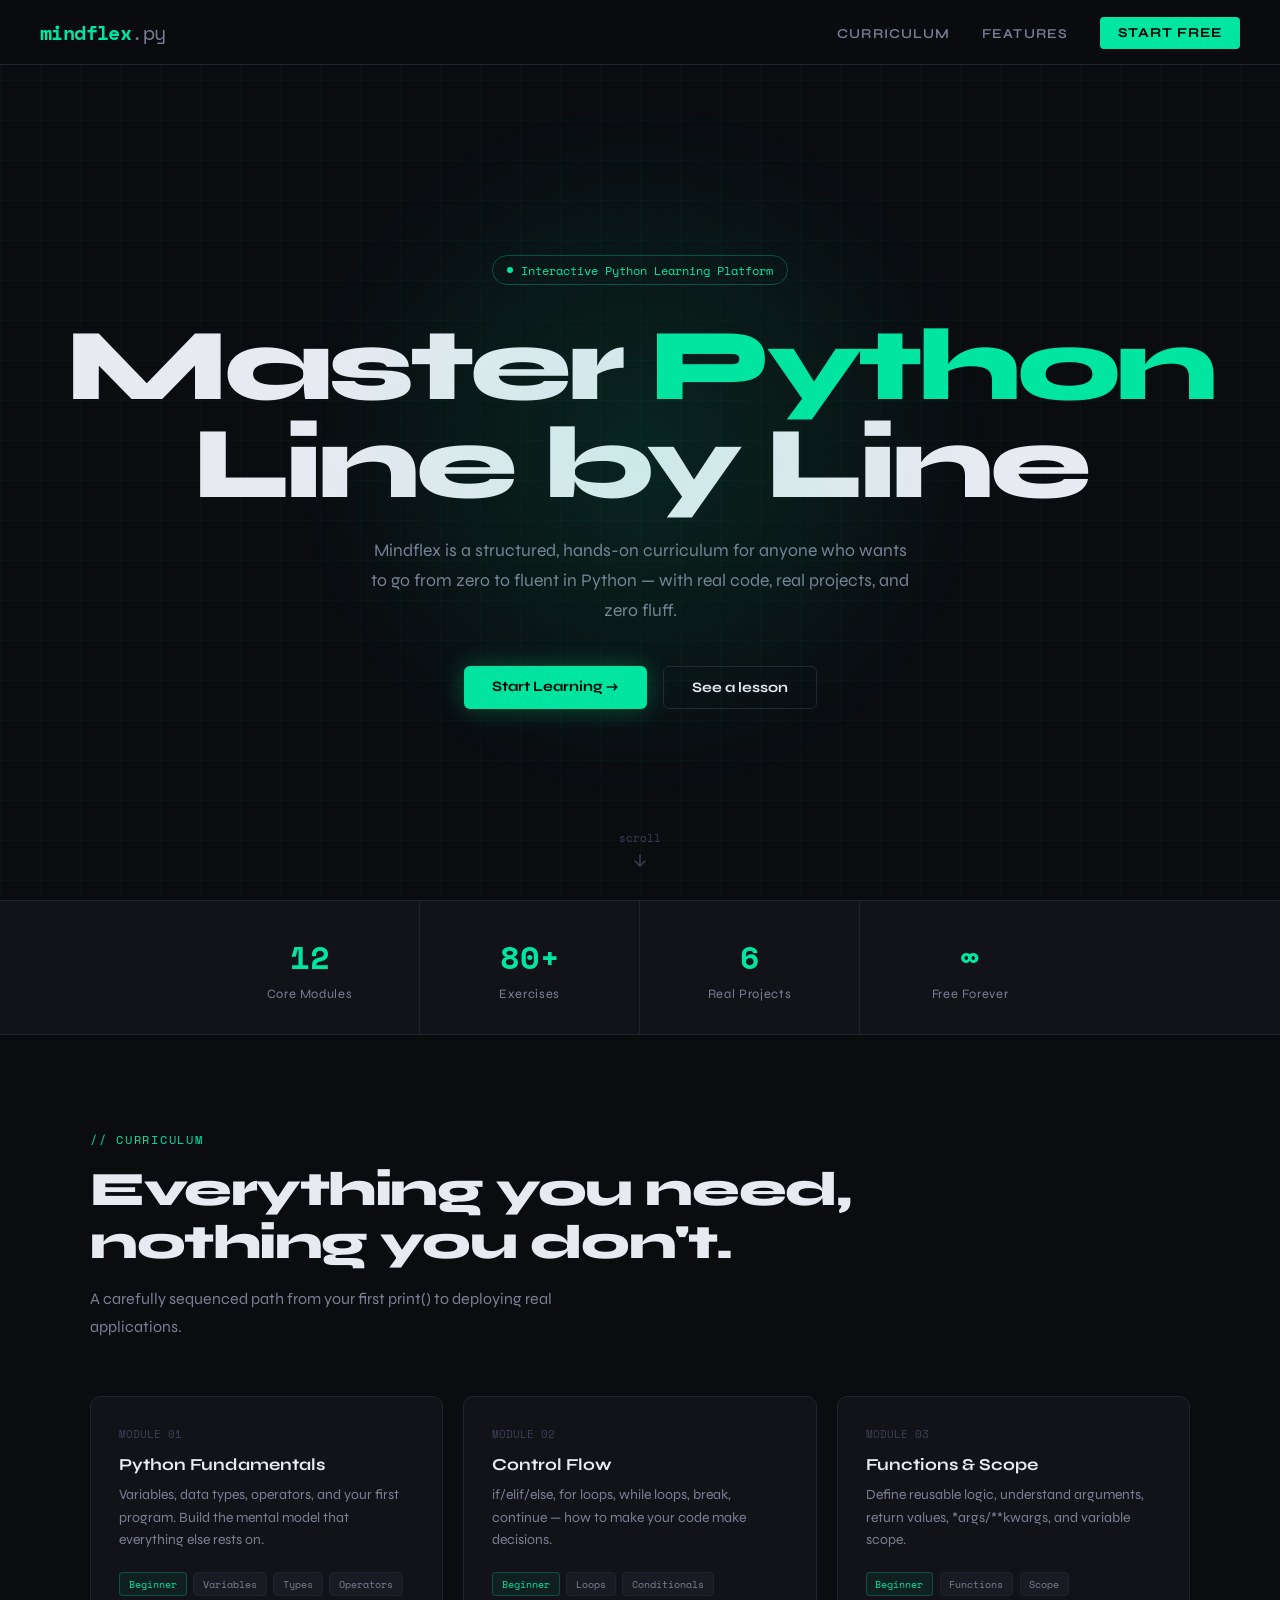
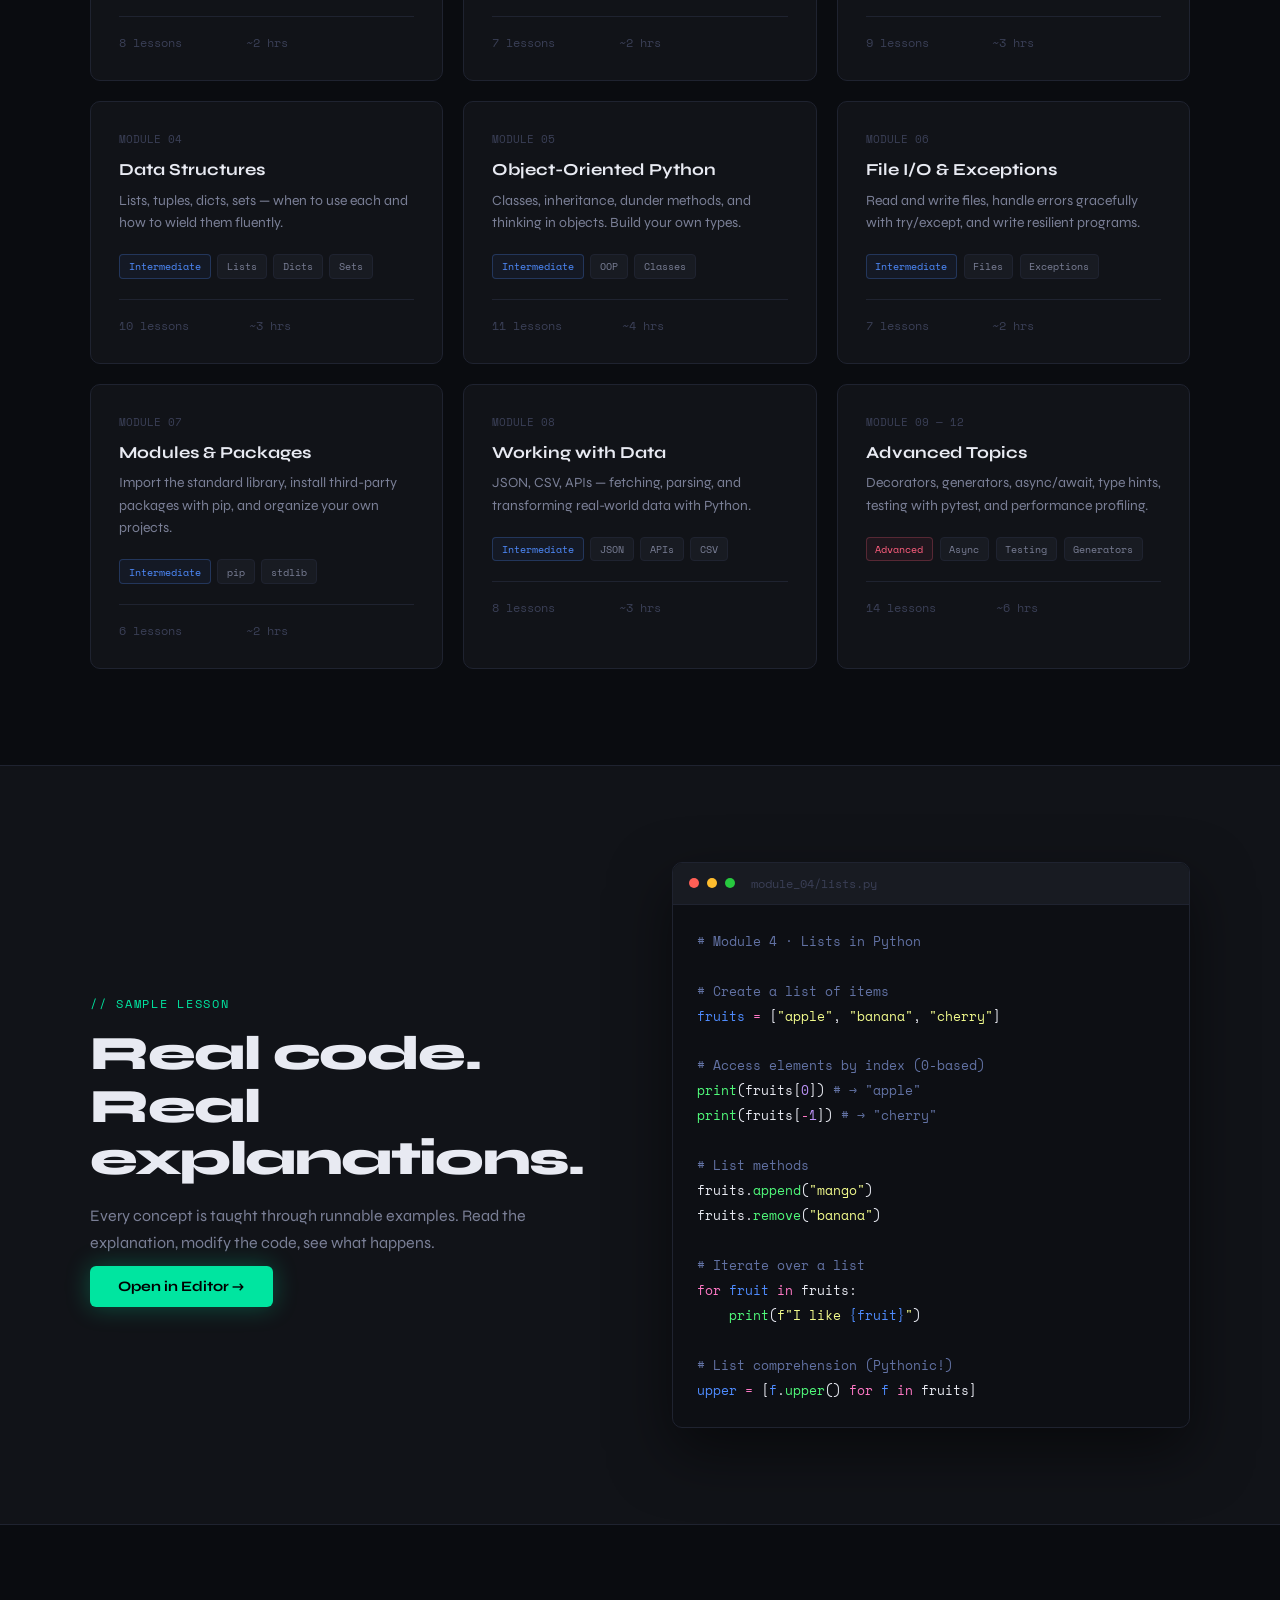
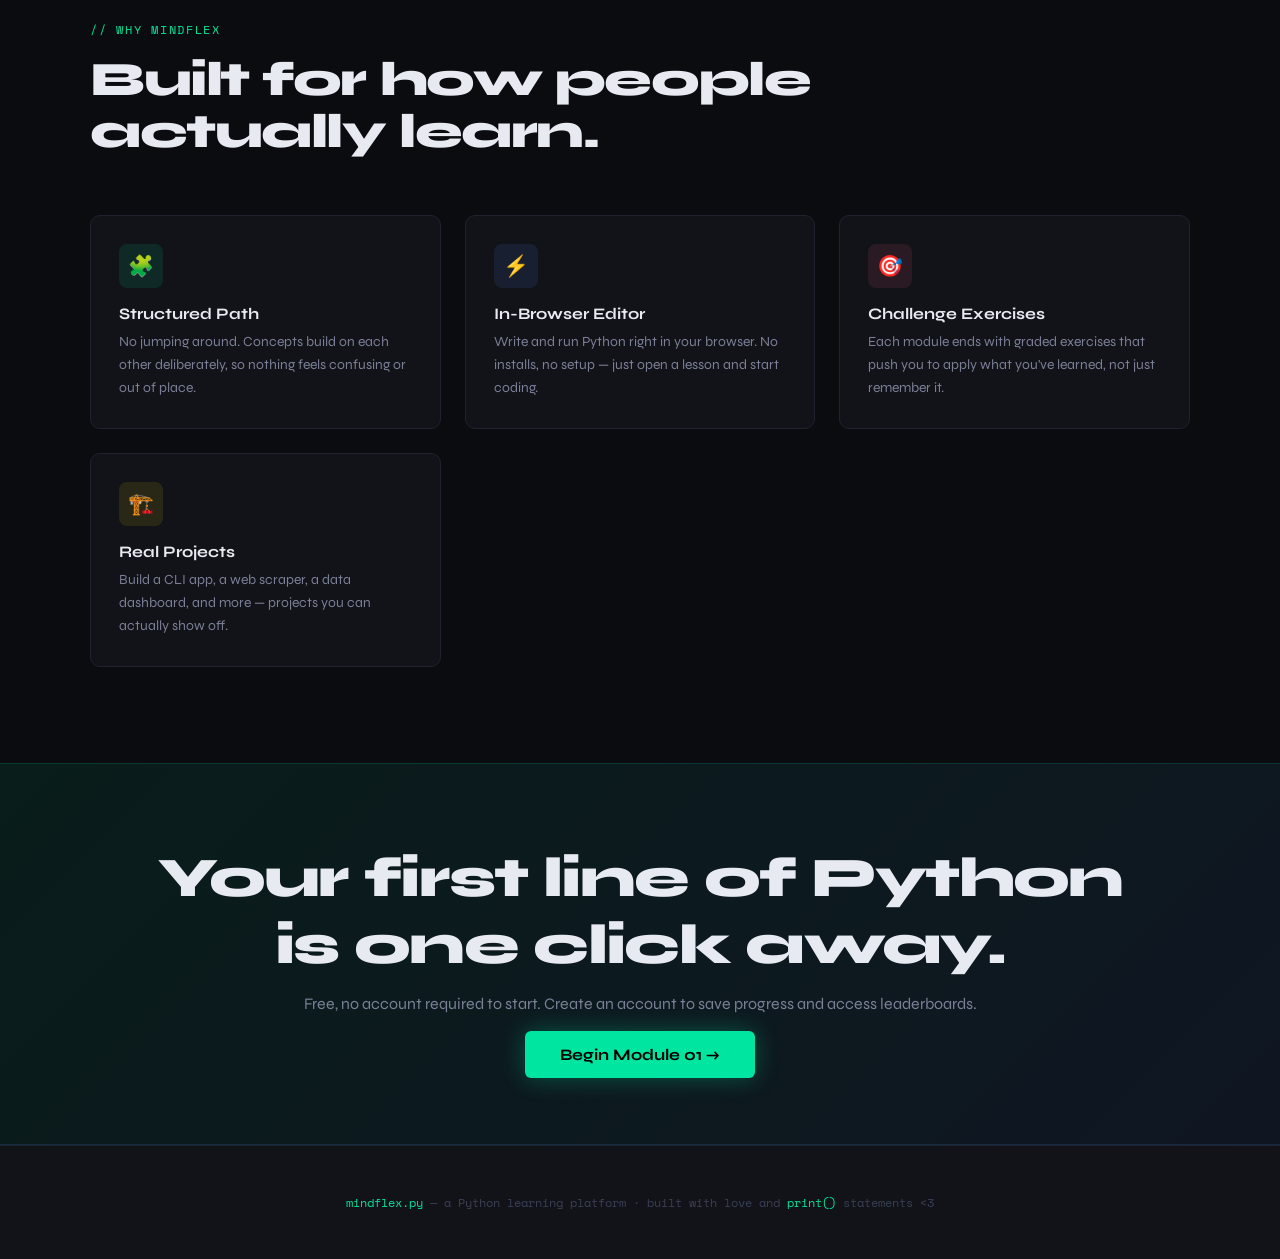
==== docs/index.html @ a2998994 "Add files via upload" ====
<!DOCTYPE html>
<html lang="en">
<head>
  <meta charset="UTF-8" />
  <meta name="viewport" content="width=device-width, initial-scale=1.0" />
  <title>Mindflex — Learn Python</title>
  <link rel="preconnect" href="https://fonts.googleapis.com" />
  <link href="https://fonts.googleapis.com/css2?family=Space+Mono:ital,wght@0,400;0,700;1,400&family=Syne:wght@400;600;700;800&display=swap" rel="stylesheet" />
  <link href="style.css" rel="stylesheet" />
</head>
<body>
 
  <!-- NAV -->
  <nav>
    <a href="#" class="nav-logo">mindflex<span>.py</span></a>
    <ul class="nav-links">
      <li><a href="#curriculum">Curriculum</a></li>
      <li><a href="#features">Features</a></li>
      <li><a href="#start" class="nav-cta">Start Free</a></li>
    </ul>
  </nav>
 
  <!-- HERO -->
  <section class="hero">
    <div class="hero-badge">Interactive Python Learning Platform</div>
    <h1>Master <em>Python</em><br>Line by Line</h1>
    <p class="hero-sub">
      Mindflex is a structured, hands-on curriculum for anyone who wants to go from zero to fluent in Python — with real code, real projects, and zero fluff.
    </p>
    <div class="hero-actions">
      <a href="#curriculum" class="btn btn-primary">Start Learning →</a>
      <a href="#preview" class="btn btn-ghost">See a lesson</a>
    </div>
    <div class="scroll-hint">
      scroll
      <svg width="16" height="16" viewBox="0 0 16 16" fill="none">
        <path d="M8 3v10M3 9l5 5 5-5" stroke="currentColor" stroke-width="1.5" stroke-linecap="round" stroke-linejoin="round"/>
      </svg>
    </div>
  </section>
 
  <!-- STATS -->
  <div class="stats">
    <div class="stat-item">
      <div class="stat-num">12</div>
      <div class="stat-label">Core Modules</div>
    </div>
    <div class="stat-item">
      <div class="stat-num">80+</div>
      <div class="stat-label">Exercises</div>
    </div>
    <div class="stat-item">
      <div class="stat-num">6</div>
      <div class="stat-label">Real Projects</div>
    </div>
    <div class="stat-item">
      <div class="stat-num">∞</div>
      <div class="stat-label">Free Forever</div>
    </div>
  </div>
 
  <!-- CURRICULUM -->

  <section class="curriculum" id="curriculum">

    <div class="container">

      <div class="curriculum-header reveal">

        <div class="section-tag">// Curriculum</div>

        <h2 class="section-title">Everything you need,<br>nothing you don't.</h2>

        <p class="section-sub">A carefully sequenced path from your first print() to deploying real applications.</p>

      </div>

 

      <div class="modules-grid">

 

        <div class="module-card reveal">

          <div class="module-num">MODULE 01</div>

          <div class="module-title">Python Fundamentals</div>

          <div class="module-desc">Variables, data types, operators, and your first program. Build the mental model that everything else rests on.</div>

          <div class="module-tags">

            <span class="tag accent">Beginner</span>

            <span class="tag">Variables</span>

            <span class="tag">Types</span>

            <span class="tag">Operators</span>

          </div>

          <div class="module-footer">

            <span>8 lessons</span>

            <span>~2 hrs</span>
            <span class="preview-link">Preview →</span>

          </div>

        </div>

 

        <div class="module-card reveal">

          <div class="module-num">MODULE 02</div>

          <div class="module-title">Control Flow</div>

          <div class="module-desc">if/elif/else, for loops, while loops, break, continue — how to make your code make decisions.</div>

          <div class="module-tags">

            <span class="tag accent">Beginner</span>

            <span class="tag">Loops</span>

            <span class="tag">Conditionals</span>

          </div>

          <div class="module-footer">

            <span>7 lessons</span>

            <span>~2 hrs</span>
            <span class="preview-link">Preview →</span>

          </div>

        </div>

 

        <div class="module-card reveal">

          <div class="module-num">MODULE 03</div>

          <div class="module-title">Functions & Scope</div>

          <div class="module-desc">Define reusable logic, understand arguments, return values, *args/**kwargs, and variable scope.</div>

          <div class="module-tags">

            <span class="tag accent">Beginner</span>

            <span class="tag">Functions</span>

            <span class="tag">Scope</span>

          </div>

          <div class="module-footer">

            <span>9 lessons</span>

            <span>~3 hrs</span>
            <span class="preview-link">Preview →</span>

          </div>

        </div>

 

        <div class="module-card reveal">

          <div class="module-num">MODULE 04</div>

          <div class="module-title">Data Structures</div>

          <div class="module-desc">Lists, tuples, dicts, sets — when to use each and how to wield them fluently.</div>

          <div class="module-tags">

            <span class="tag blue">Intermediate</span>

            <span class="tag">Lists</span>

            <span class="tag">Dicts</span>

            <span class="tag">Sets</span>

          </div>

          <div class="module-footer">

            <span>10 lessons</span>

            <span>~3 hrs</span>
            <span class="preview-link">Preview →</span>

          </div>

        </div>

 

        <div class="module-card reveal">

          <div class="module-num">MODULE 05</div>

          <div class="module-title">Object-Oriented Python</div>

          <div class="module-desc">Classes, inheritance, dunder methods, and thinking in objects. Build your own types.</div>

          <div class="module-tags">

            <span class="tag blue">Intermediate</span>

            <span class="tag">OOP</span>

            <span class="tag">Classes</span>

          </div>

          <div class="module-footer">

            <span>11 lessons</span>

            <span>~4 hrs</span>
            <span class="preview-link">Preview →</span>

          </div>

        </div>

 

        <div class="module-card reveal">

          <div class="module-num">MODULE 06</div>

          <div class="module-title">File I/O & Exceptions</div>

          <div class="module-desc">Read and write files, handle errors gracefully with try/except, and write resilient programs.</div>

          <div class="module-tags">

            <span class="tag blue">Intermediate</span>

            <span class="tag">Files</span>

            <span class="tag">Exceptions</span>

          </div>

          <div class="module-footer">

            <span>7 lessons</span>

            <span>~2 hrs</span>
            <span class="preview-link">Preview →</span>

          </div>

        </div>

 

        <div class="module-card reveal">

          <div class="module-num">MODULE 07</div>

          <div class="module-title">Modules & Packages</div>

          <div class="module-desc">Import the standard library, install third-party packages with pip, and organize your own projects.</div>

          <div class="module-tags">

            <span class="tag blue">Intermediate</span>

            <span class="tag">pip</span>

            <span class="tag">stdlib</span>

          </div>

          <div class="module-footer">

            <span>6 lessons</span>

            <span>~2 hrs</span>
            <span class="preview-link">Preview →</span>

          </div>

        </div>

 

        <div class="module-card reveal">

          <div class="module-num">MODULE 08</div>

          <div class="module-title">Working with Data</div>

          <div class="module-desc">JSON, CSV, APIs — fetching, parsing, and transforming real-world data with Python.</div>

          <div class="module-tags">

            <span class="tag blue">Intermediate</span>

            <span class="tag">JSON</span>

            <span class="tag">APIs</span>

            <span class="tag">CSV</span>

          </div>

          <div class="module-footer">

            <span>8 lessons</span>

            <span>~3 hrs</span>
            <span class="preview-link">Preview →</span>

          </div>

        </div>

 

        <div class="module-card reveal">

          <div class="module-num">MODULE 09 — 12</div>

          <div class="module-title">Advanced Topics</div>

          <div class="module-desc">Decorators, generators, async/await, type hints, testing with pytest, and performance profiling.</div>

          <div class="module-tags">

            <span class="tag" style="color:var(--accent3);border-color:rgba(255,94,126,.25);background:rgba(255,94,126,.06)">Advanced</span>

            <span class="tag">Async</span>

            <span class="tag">Testing</span>

            <span class="tag">Generators</span>

          </div>

          <div class="module-footer">

            <span>14 lessons</span>

            <span>~6 hrs</span>
            <span class="preview-link">Preview →</span>

          </div>

        </div>

 

      </div>

    </div>

  </section>

 

  <!-- CODE PREVIEW -->

  <section class="preview-section" id="preview">

    <div class="container">

      <div class="preview-inner">

        <div class="reveal">

          <div class="section-tag">// Sample Lesson</div>

          <h2 class="section-title">Real code.<br>Real explanations.</h2>

          <p class="section-sub">Every concept is taught through runnable examples. Read the explanation, modify the code, see what happens.</p>

          <br>

          <a href="#start" class="btn btn-primary" style="margin-top:.5rem">Open in Editor →</a>

        </div>

        <div class="code-window reveal">

          <div class="code-titlebar">

            <div class="dot dot-r"></div>

            <div class="dot dot-y"></div>

            <div class="dot dot-g"></div>

            <span class="code-filename">module_04/lists.py</span>

          </div>

          <div class="code-body">

<span class="cm"># Module 4 · Lists in Python</span><br>

<br>

<span class="cm"># Create a list of items</span><br>

<span class="nm">fruits</span> <span class="op">=</span> [<span class="st">"apple"</span>, <span class="st">"banana"</span>, <span class="st">"cherry"</span>]<br>

<br>

<span class="cm"># Access elements by index (0-based)</span><br>

<span class="fn">print</span>(fruits[<span class="num">0</span>])  <span class="cm"># → "apple"</span><br>

<span class="fn">print</span>(fruits[<span class="op">-</span><span class="num">1</span>]) <span class="cm"># → "cherry"</span><br>

<br>

<span class="cm"># List methods</span><br>

fruits.<span class="fn">append</span>(<span class="st">"mango"</span>)<br>

fruits.<span class="fn">remove</span>(<span class="st">"banana"</span>)<br>

<br>

<span class="cm"># Iterate over a list</span><br>

<span class="kw">for</span> <span class="nm">fruit</span> <span class="kw">in</span> fruits:<br>

&nbsp;&nbsp;&nbsp;&nbsp;<span class="fn">print</span>(<span class="st">f"I like </span><span class="nm">{fruit}</span><span class="st">"</span>)<br>

<br>

<span class="cm"># List comprehension (Pythonic!)</span><br>

<span class="nm">upper</span> <span class="op">=</span> [<span class="nm">f</span>.<span class="fn">upper</span>() <span class="kw">for</span> <span class="nm">f</span> <span class="kw">in</span> fruits]<br>

          </div>

        </div>

      </div>

    </div>

  </section>


 
  <!-- FEATURES -->
  <section class="features" id="features">
    <div class="container">
      <div class="reveal">
        <div class="section-tag">// Why Mindflex</div>
        <h2 class="section-title">Built for how people<br>actually learn.</h2>
      </div>
      <div class="features-grid">
        <div class="feature-card reveal">
          <div class="feature-icon green">🧩</div>
          <div class="feature-title">Structured Path</div>
          <div class="feature-desc">No jumping around. Concepts build on each other deliberately, so nothing feels confusing or out of place.</div>
        </div>
        <div class="feature-card reveal">
          <div class="feature-icon blue">⚡</div>
          <div class="feature-title">In-Browser Editor</div>
          <div class="feature-desc">Write and run Python right in your browser. No installs, no setup — just open a lesson and start coding.</div>
        </div>
        <div class="feature-card reveal">
          <div class="feature-icon pink">🎯</div>
          <div class="feature-title">Challenge Exercises</div>
          <div class="feature-desc">Each module ends with graded exercises that push you to apply what you've learned, not just remember it.</div>
        </div>
        <div class="feature-card reveal">
          <div class="feature-icon yellow">🏗️</div>
          <div class="feature-title">Real Projects</div>
          <div class="feature-desc">Build a CLI app, a web scraper, a data dashboard, and more — projects you can actually show off.</div>
        </div>
      </div>
    </div>
  </section>
 
  <!-- CTA -->
  <section class="cta-banner" id="start">
    <div class="container">
      <h2 class="reveal">Your first line of Python<br>is one click away.</h2>
      <p class="reveal">Free, no account required to start. Create an account to save progress and access leaderboards.</p>
      <div class="reveal">
        <a href="#curriculum" class="btn btn-primary" style="font-size:1rem;padding:.9rem 2.2rem;">Begin Module 01 →</a>
      </div>
    </div>
  </section>
 
  <!-- FOOTER -->
  <footer>
    <span>mindflex.py</span> — a Python learning platform · built with love and <span>print()</span> statements <3
  </footer>
  
  <script src="script.js"></script>

</body>
</html>
---- docs/style.css ----
:root {

    --bg: #0a0c10;

    --surface: #111318;

    --surface2: #181b22;

    --border: #1f2330;

    --accent: #00e5a0;

    --accent2: #4f8cff;

    --accent3: #ff5e7e;

    --text: #e8eaf2;

    --text-dim: #7a7f96;

    --text-dimmer: #3a3f56;

    --mono: 'Space Mono', monospace;

    --sans: 'Syne', sans-serif;

}



*, *::before, *::after { box-sizing: border-box; margin: 0; padding: 0; }



html { scroll-behavior: smooth; }



body {

    background: var(--bg);

    color: var(--text);

    font-family: var(--sans);

    min-height: 100vh;

    overflow-x: hidden;

}



/* ── Grid noise overlay ── */

body::before {

    content: '';

    position: fixed;

    inset: 0;

    background-image:

    linear-gradient(rgba(0,229,160,.03) 1px, transparent 1px),

    linear-gradient(90deg, rgba(0,229,160,.03) 1px, transparent 1px);

    background-size: 40px 40px;

    pointer-events: none;

    z-index: 0;

}



/* ── NAV ── */

nav {

    position: fixed;

    top: 0; left: 0; right: 0;

    z-index: 100;

    display: flex;

    align-items: center;

    justify-content: space-between;

    padding: 1.1rem 2.5rem;

    background: rgba(10,12,16,.85);

    backdrop-filter: blur(14px);

    border-bottom: 1px solid var(--border);

}



.nav-logo {

    font-family: var(--mono);

    font-size: 1.25rem;

    font-weight: 700;

    color: var(--accent);

    letter-spacing: -0.03em;

    text-decoration: none;

}

.nav-logo span { color: var(--text-dim); font-weight: 400; }



.nav-links {

    display: flex;

    gap: 2rem;

    list-style: none;

}

.nav-links a {

    font-size: .85rem;

    font-weight: 600;

    letter-spacing: .08em;

    text-transform: uppercase;

    color: var(--text-dim);

    text-decoration: none;

    transition: color .2s;

}

.nav-links a:hover { color: var(--accent); }



.nav-cta {

    background: var(--accent);

    color: #000 !important;

    padding: .45rem 1.1rem;

    border-radius: 4px;

    font-weight: 700 !important;

}

.nav-cta:hover { background: #00ffb0; color: #000 !important; }



/* ── HERO ── */

.hero {

    position: relative;

    z-index: 1;

    min-height: 100vh;

    display: flex;

    flex-direction: column;

    align-items: center;

    justify-content: center;

    text-align: center;

    padding: 8rem 2rem 4rem;

    overflow: hidden;

}



/* Glowing orbs */

.hero::after {

    content: '';

    position: absolute;

    width: 700px; height: 700px;

    border-radius: 50%;

    background: radial-gradient(circle, rgba(0,229,160,.12) 0%, transparent 70%);

    top: 50%; left: 50%;

    transform: translate(-50%, -50%);

    pointer-events: none;

}



.hero-badge {

    display: inline-flex;

    align-items: center;

    gap: .5rem;

    font-family: var(--mono);

    font-size: .75rem;

    color: var(--accent);

    border: 1px solid rgba(0,229,160,.3);

    padding: .35rem .9rem;

    border-radius: 99px;

    margin-bottom: 2rem;

    animation: fadeUp .6s ease both;

}

.hero-badge::before {

    content: '';

    width: 6px; height: 6px;

    background: var(--accent);

    border-radius: 50%;

    animation: pulse 2s infinite;

}



@keyframes pulse {

    0%, 100% { opacity: 1; transform: scale(1); }

    50% { opacity: .4; transform: scale(1.4); }

}



.hero h1 {

    font-size: clamp(3rem, 8vw, 6.5rem);

    font-weight: 800;

    line-height: .95;

    letter-spacing: -.04em;

    margin-bottom: 1.5rem;

    animation: fadeUp .7s .1s ease both;

}

.hero h1 em {

    font-style: normal;

    color: var(--accent);

    position: relative;

}



.hero-sub {

    max-width: 540px;

    font-size: 1.1rem;

    color: var(--text-dim);

    line-height: 1.7;

    margin-bottom: 2.5rem;

    animation: fadeUp .7s .2s ease both;

}



.hero-actions {

    display: flex;

    gap: 1rem;

    flex-wrap: wrap;

    justify-content: center;

    animation: fadeUp .7s .3s ease both;

}



.btn {

    font-family: var(--sans);

    font-weight: 700;

    font-size: .9rem;

    padding: .75rem 1.75rem;

    border-radius: 6px;

    cursor: pointer;

    border: none;

    text-decoration: none;

    transition: transform .15s, box-shadow .15s;

}

.btn:hover { transform: translateY(-2px); }

.btn-primary {

    background: var(--accent);

    color: #000;

    box-shadow: 0 0 24px rgba(0,229,160,.3);

}

.btn-primary:hover { box-shadow: 0 0 36px rgba(0,229,160,.5); }

.btn-ghost {

    background: transparent;

    color: var(--text);

    border: 1px solid var(--border);

}

.btn-ghost:hover { border-color: var(--text-dim); }



/* Scroll indicator */

.scroll-hint {

    position: absolute;

    bottom: 2rem;

    left: 50%;

    transform: translateX(-50%);

    display: flex;

    flex-direction: column;

    align-items: center;

    gap: .4rem;

    color: var(--text-dimmer);

    font-family: var(--mono);

    font-size: .7rem;

    animation: fadeIn 1s 1s both;

}

.scroll-hint svg { animation: bounce 1.8s infinite; }



/* ── STATS STRIP ── */

.stats {

    position: relative; z-index: 1;

    display: flex;

    justify-content: center;

    gap: 0;

    border-top: 1px solid var(--border);

    border-bottom: 1px solid var(--border);

    background: var(--surface);

}

.stat-item {

    flex: 1;

    max-width: 220px;

    padding: 2rem 1.5rem;

    text-align: center;

    border-right: 1px solid var(--border);

}

.stat-item:last-child { border-right: none; }

.stat-num {

    font-family: var(--mono);

    font-size: 2rem;

    font-weight: 700;

    color: var(--accent);

}

.stat-label {

    font-size: .8rem;

    color: var(--text-dim);

    margin-top: .3rem;

    letter-spacing: .05em;

}



/* ── SECTION COMMON ── */

section { position: relative; z-index: 1; padding: 6rem 2rem; }

.section-tag {

    font-family: var(--mono);

    font-size: .72rem;

    color: var(--accent);

    letter-spacing: .15em;

    text-transform: uppercase;

    margin-bottom: 1rem;

}

.section-title {

    font-size: clamp(2rem, 4vw, 3rem);

    font-weight: 800;

    letter-spacing: -.03em;

    line-height: 1.1;

    margin-bottom: 1rem;

}

.section-sub {

    color: var(--text-dim);

    line-height: 1.7;

    max-width: 520px;

}

.container { max-width: 1100px; margin: 0 auto; }



/* ── CURRICULUM ── */

.curriculum { background: var(--bg); }

.curriculum-header { margin-bottom: 3.5rem; }



.modules-grid {

    display: grid;

    grid-template-columns: repeat(auto-fill, minmax(300px, 1fr));

    gap: 1.25rem;

}



.module-card {

    background: var(--surface);

    border: 1px solid var(--border);

    border-radius: 10px;

    padding: 1.75rem;

    transition: border-color .25s, transform .25s, box-shadow .25s;

    cursor: pointer;

    position: relative;

    overflow: hidden;

}

.module-card::before {

    content: '';

    position: absolute;

    top: 0; left: 0; right: 0;

    height: 2px;

    background: var(--accent);

    transform: scaleX(0);

    transform-origin: left;

    transition: transform .3s ease;

}

.module-card:hover {

    border-color: rgba(0,229,160,.3);

    transform: translateY(-3px);

    box-shadow: 0 12px 40px rgba(0,0,0,.4);

}

.module-card:hover::before { transform: scaleX(1); }



.module-num {

    font-family: var(--mono);

    font-size: .7rem;

    color: var(--text-dimmer);

    margin-bottom: .75rem;

}

.module-title {

    font-size: 1.05rem;

    font-weight: 700;

    margin-bottom: .6rem;

}

.module-desc {

    font-size: .875rem;

    color: var(--text-dim);

    line-height: 1.6;

    margin-bottom: 1.25rem;

}

.module-tags {

    display: flex;

    flex-wrap: wrap;

    gap: .4rem;

}

.tag {

    font-family: var(--mono);

    font-size: .65rem;

    padding: .2rem .55rem;

    border-radius: 4px;

    background: var(--surface2);

    color: var(--text-dim);

    border: 1px solid var(--border);

}

.tag.accent { color: var(--accent); border-color: rgba(0,229,160,.25); background: rgba(0,229,160,.06); }

.tag.blue { color: var(--accent2); border-color: rgba(79,140,255,.25); background: rgba(79,140,255,.06); }



.module-footer {

    display: flex;

    align-items: center;

    justify-content: space-between;

    margin-top: 1.25rem;

    padding-top: 1rem;

    border-top: 1px solid var(--border);

    font-size: .78rem;

    color: var(--text-dimmer);

    font-family: var(--mono);

}

.module-footer .preview-link {

    color: var(--accent);

    font-size: .7rem;

    opacity: 0;

    transition: opacity .2s;

}

.module-card:hover .preview-link { opacity: 1; }



/* ── CODE PREVIEW ── */

.preview-section { background: var(--surface); border-top: 1px solid var(--border); border-bottom: 1px solid var(--border); }

.preview-inner {

    display: grid;

    grid-template-columns: 1fr 1fr;

    gap: 4rem;

    align-items: center;

}

@media (max-width: 768px) { .preview-inner { grid-template-columns: 1fr; } }



.code-window {

    background: #0d0f14;

    border: 1px solid var(--border);

    border-radius: 10px;

    overflow: hidden;

    box-shadow: 0 24px 60px rgba(0,0,0,.5);

}

.code-titlebar {

    display: flex;

    align-items: center;

    gap: .5rem;

    padding: .75rem 1rem;

    background: var(--surface2);

    border-bottom: 1px solid var(--border);

}

.dot { width: 10px; height: 10px; border-radius: 50%; }

.dot-r { background: #ff5f56; }

.dot-y { background: #ffbd2e; }

.dot-g { background: #27c93f; }

.code-filename {

    margin-left: .5rem;

    font-family: var(--mono);

    font-size: .72rem;

    color: var(--text-dimmer);

}

.code-body {

    padding: 1.5rem;

    font-family: var(--mono);

    font-size: .82rem;

    line-height: 1.9;

    overflow-x: auto;

}

.kw { color: #ff79c6; }

.fn { color: #50fa7b; }

.st { color: #f1fa8c; }

.cm { color: #6272a4; }

.nm { color: var(--accent2); }

.op { color: #ff79c6; }

.num { color: #bd93f9; }



/* ── FEATURES ── */

.features { background: var(--bg); }

.features-grid {

    display: grid;

    grid-template-columns: repeat(auto-fill, minmax(260px, 1fr));

    gap: 1.5rem;

    margin-top: 3.5rem;

}

.feature-card {

    padding: 1.75rem;

    border: 1px solid var(--border);

    border-radius: 10px;

    background: var(--surface);

}

.feature-icon {

    width: 44px; height: 44px;

    border-radius: 8px;

    display: flex;

    align-items: center;

    justify-content: center;

    font-size: 1.3rem;

    margin-bottom: 1rem;

}

.feature-icon.green { background: rgba(0,229,160,.1); }

.feature-icon.blue  { background: rgba(79,140,255,.1); }

.feature-icon.pink  { background: rgba(255,94,126,.1); }

.feature-icon.yellow{ background: rgba(255,210,0,.1); }

.feature-title { font-size: 1rem; font-weight: 700; margin-bottom: .5rem; }

.feature-desc { font-size: .87rem; color: var(--text-dim); line-height: 1.65; }



/* ── CTA BANNER ── */

.cta-banner {

    background: linear-gradient(135deg, rgba(0,229,160,.08), rgba(79,140,255,.08));

    border-top: 1px solid rgba(0,229,160,.15);

    border-bottom: 1px solid rgba(79,140,255,.15);

    text-align: center;

    padding: 5rem 2rem;

}

.cta-banner h2 { font-size: clamp(2rem, 5vw, 3.5rem); font-weight: 800; letter-spacing: -.03em; margin-bottom: 1rem; }

.cta-banner p { color: var(--text-dim); margin-bottom: 2rem; }



/* ── FOOTER ── */

footer {

    background: var(--surface);

    border-top: 1px solid var(--border);

    padding: 3rem 2rem;

    text-align: center;

    font-family: var(--mono);

    font-size: .75rem;

    color: var(--text-dimmer);

}

footer span { color: var(--accent); }



/* ── ANIMATIONS ── */

@keyframes fadeUp {

    from { opacity: 0; transform: translateY(24px); }

    to   { opacity: 1; transform: translateY(0); }

}

@keyframes fadeIn {

    from { opacity: 0; } to { opacity: 1; }

}

@keyframes bounce {

    0%, 100% { transform: translateY(0); }

    50% { transform: translateY(6px); }

}



/* ── SCROLL REVEAL ── */

.reveal {

    opacity: 0;

    transform: translateY(28px);

    transition: opacity .6s ease, transform .6s ease;

}

.reveal.visible {

    opacity: 1;

    transform: translateY(0);

}
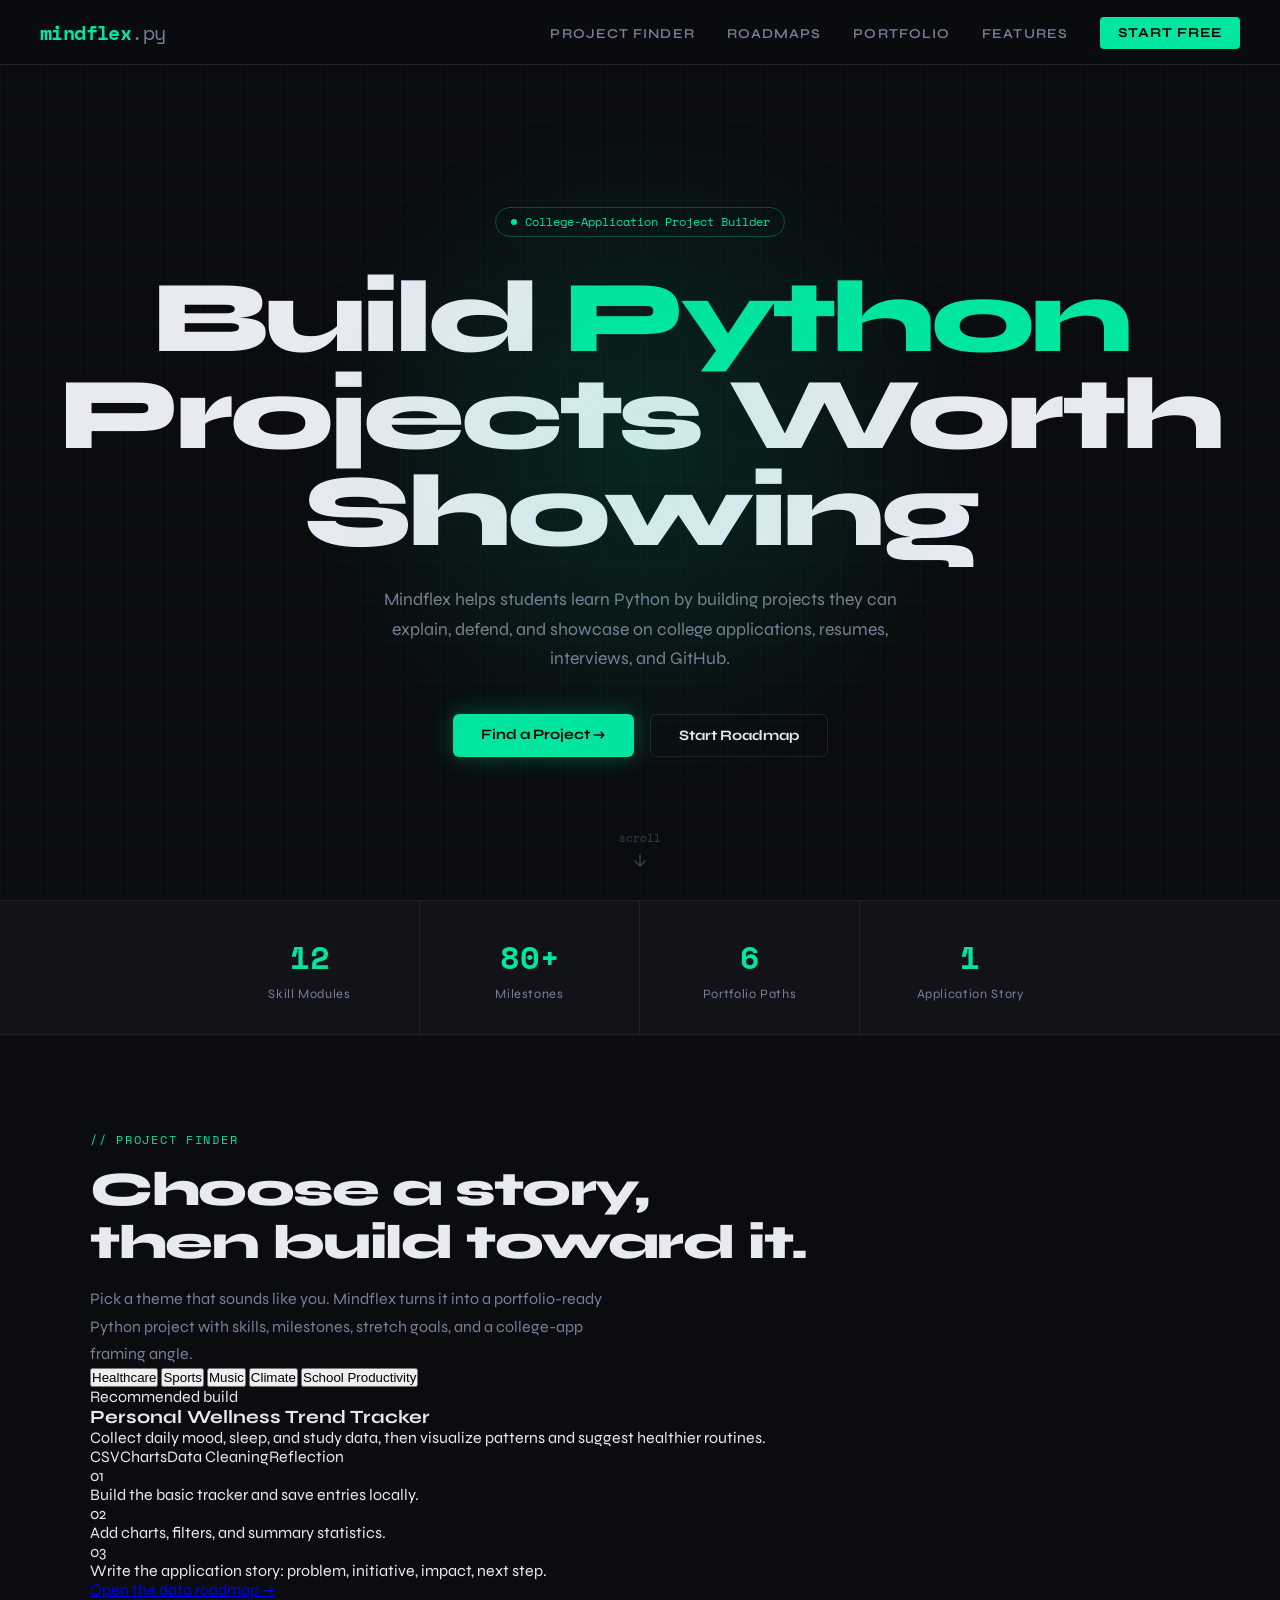
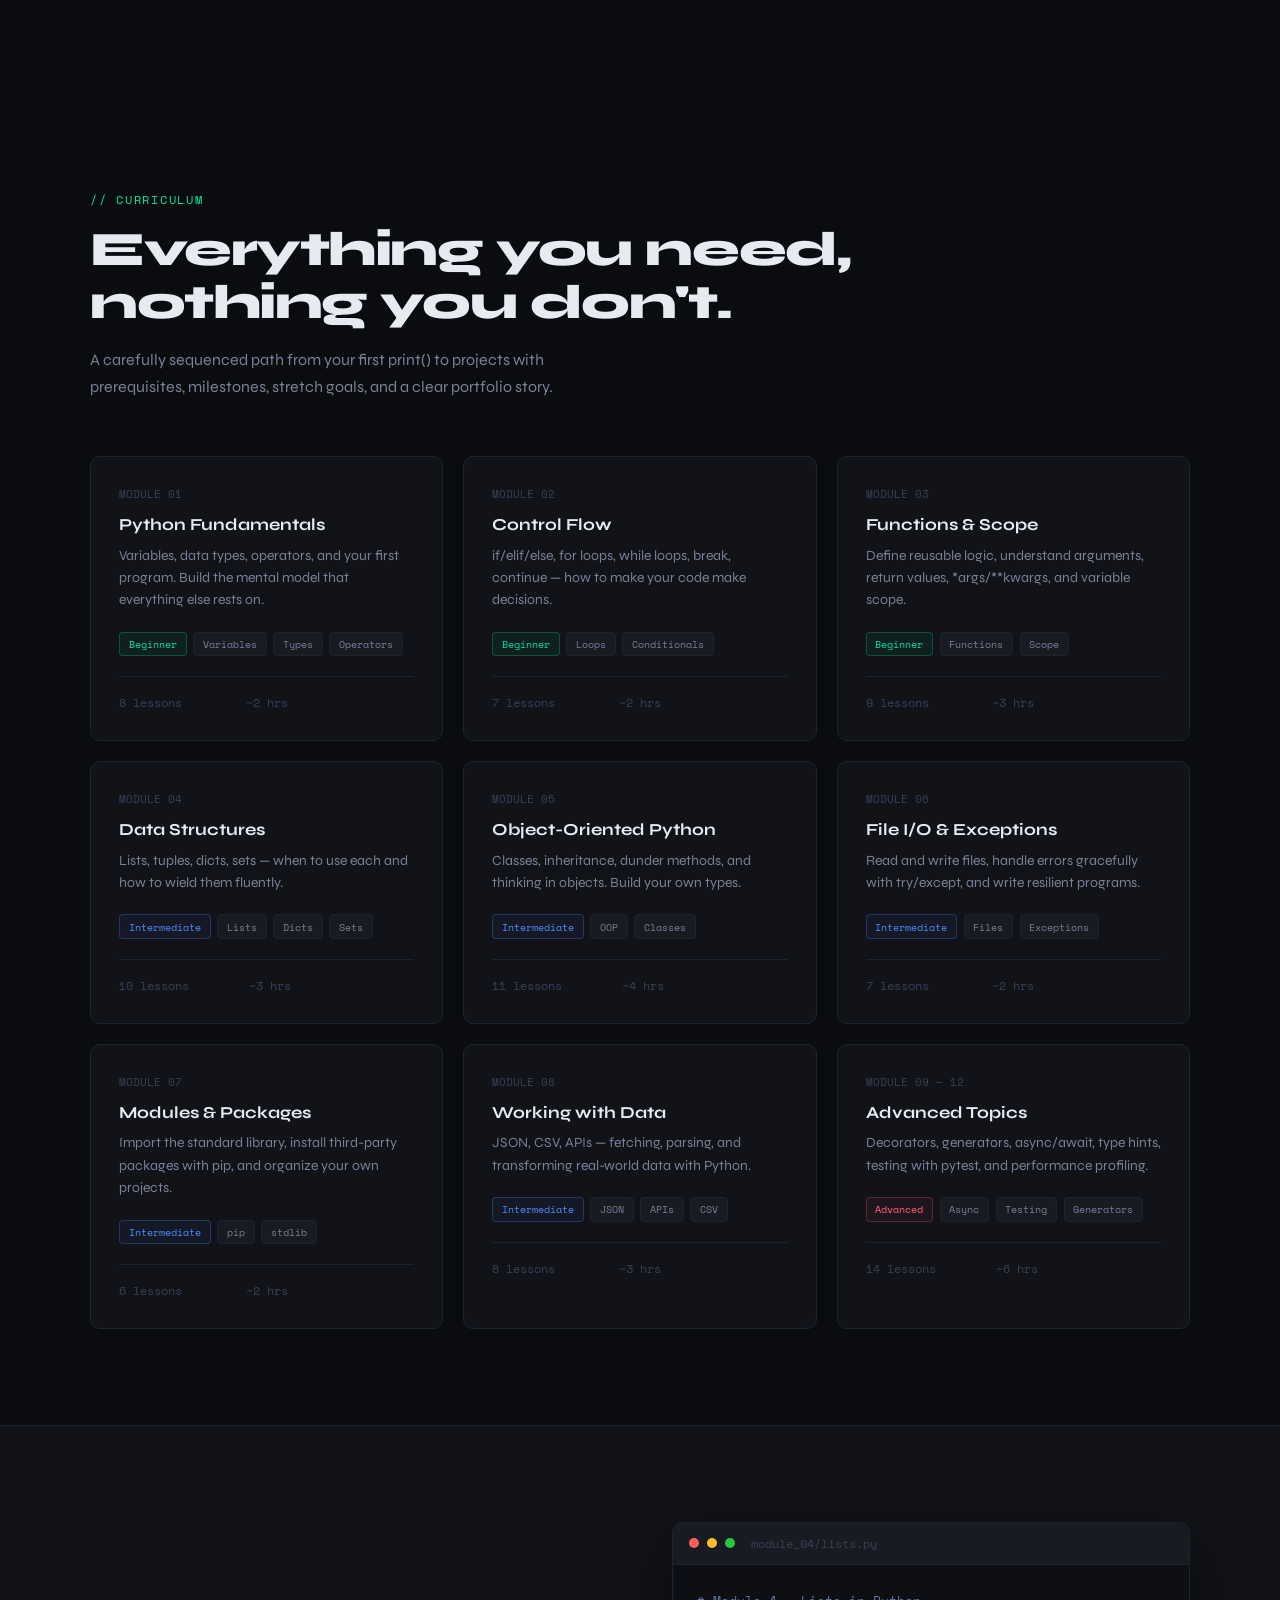
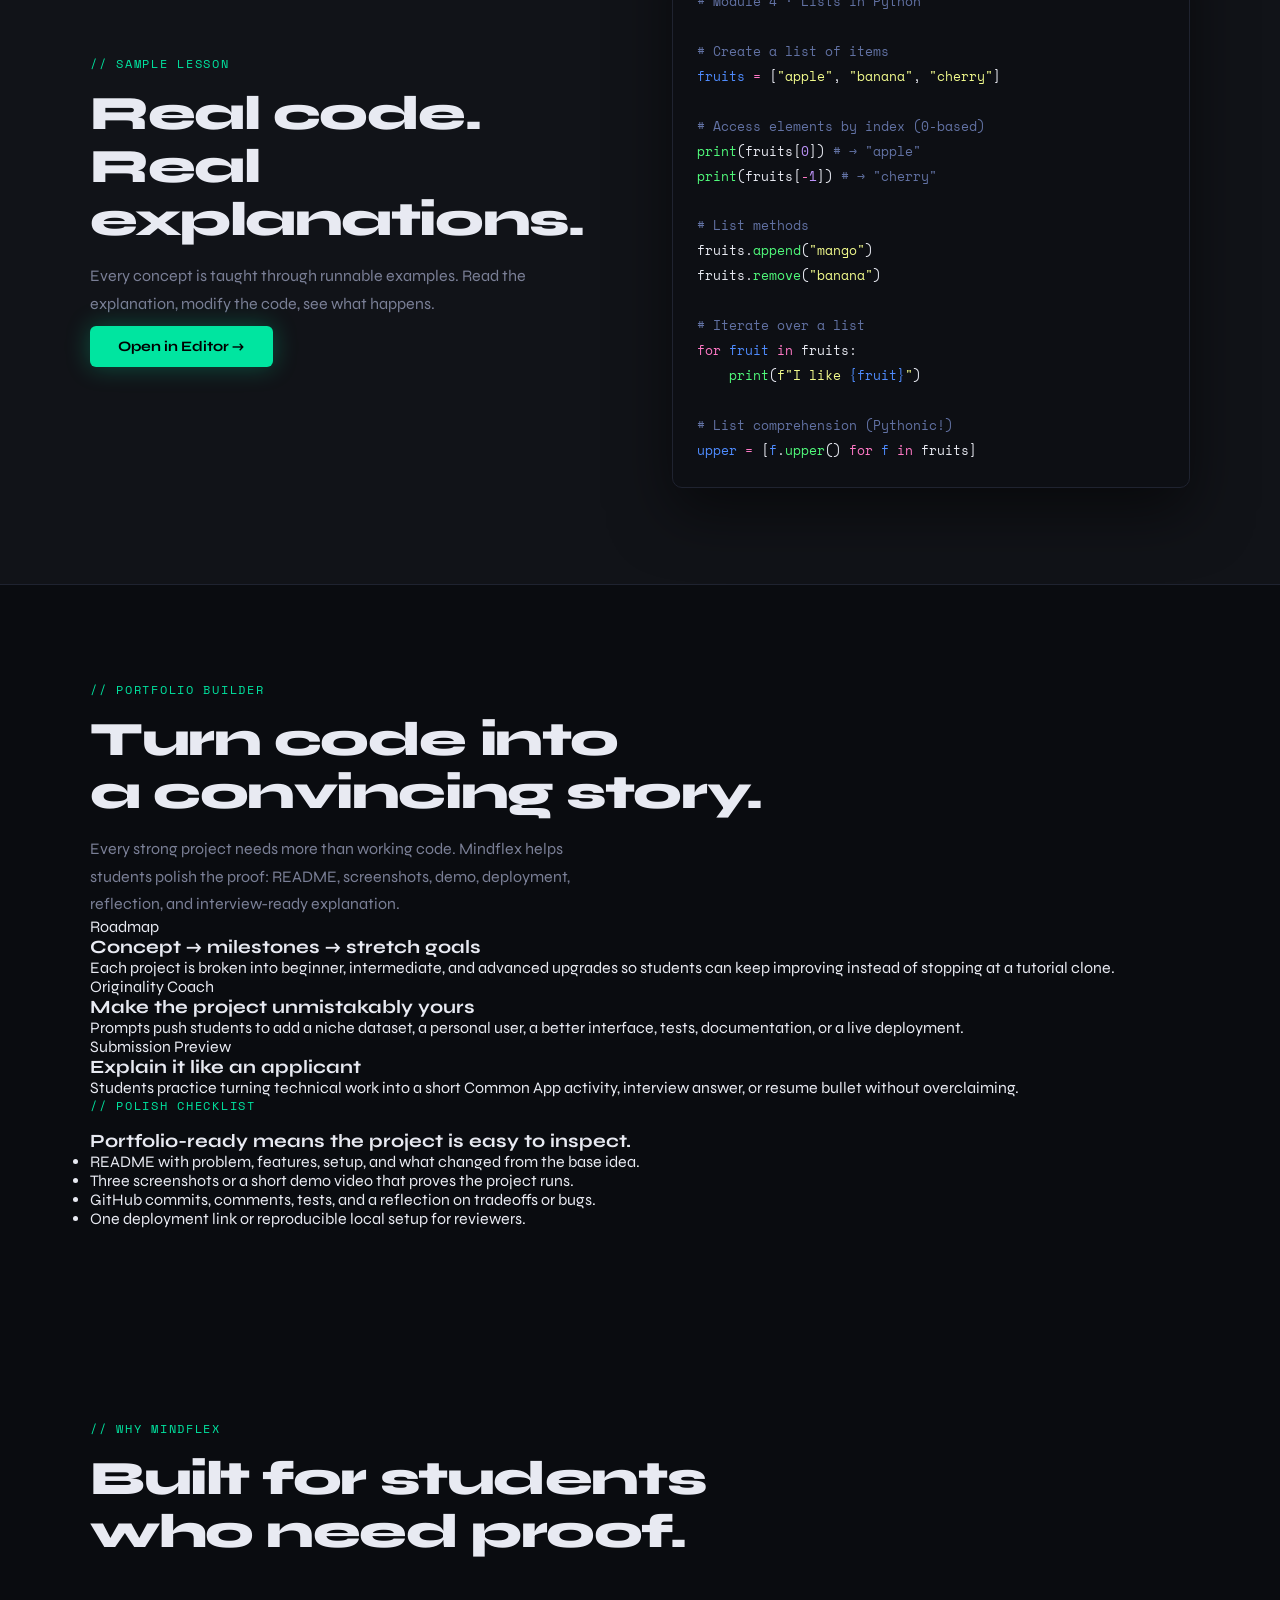
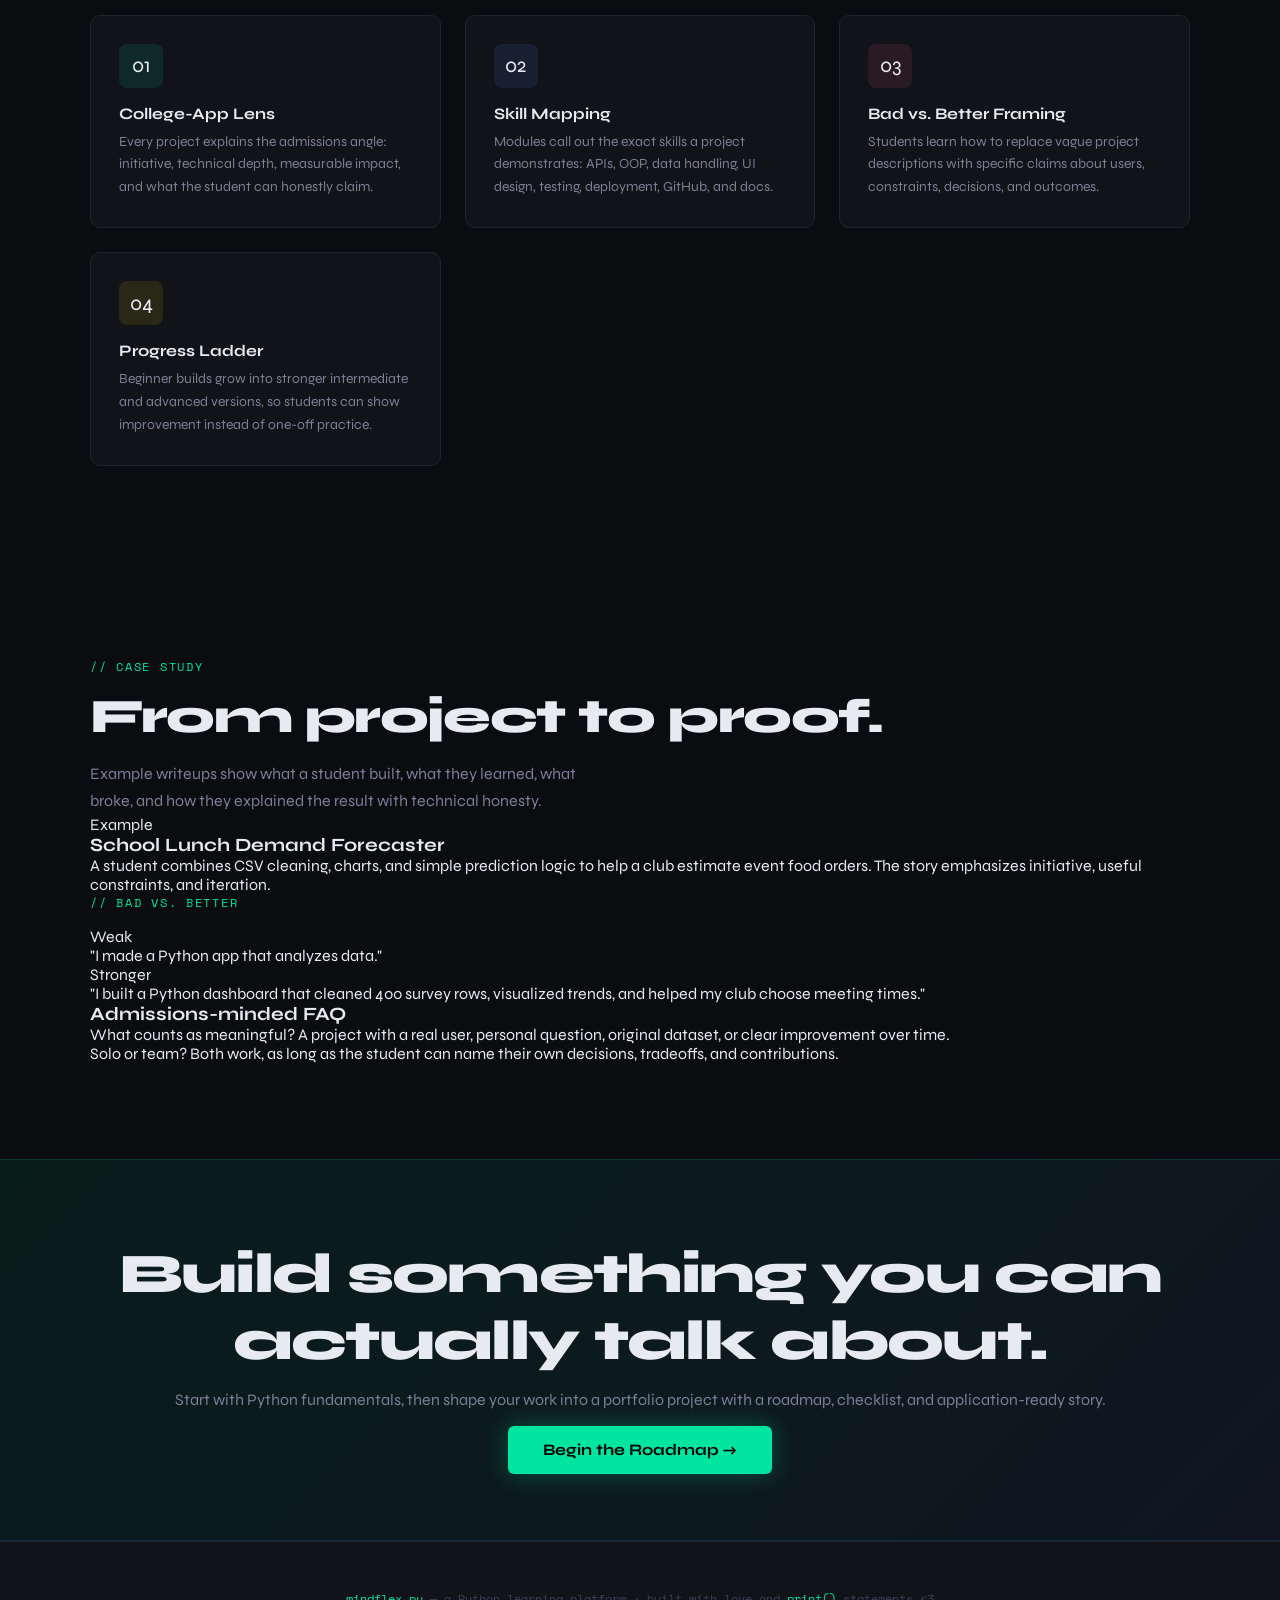
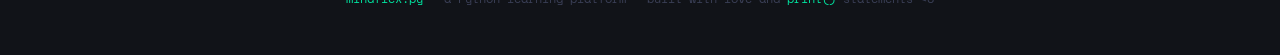
==== commit 695a2e50: "Update index.html" ====
--- a/docs/index.html
+++ b/docs/index.html
@@ -3,10 +3,11 @@
 <head>
   <meta charset="UTF-8" />
   <meta name="viewport" content="width=device-width, initial-scale=1.0" />
-  <title>Mindflex — Learn Python</title>
+  <title>Mindflex — Portfolio-Ready Python Projects</title>
   <link rel="preconnect" href="https://fonts.googleapis.com" />
   <link href="https://fonts.googleapis.com/css2?family=Space+Mono:ital,wght@0,400;0,700;1,400&family=Syne:wght@400;600;700;800&display=swap" rel="stylesheet" />
   <link href="style.css" rel="stylesheet" />
+  <link rel="icon" type="image/png" href="mindflex.png">
 </head>
 <body>
  
@@ -14,7 +15,9 @@
   <nav>
     <a href="#" class="nav-logo">mindflex<span>.py</span></a>
     <ul class="nav-links">
-      <li><a href="#curriculum">Curriculum</a></li>
+      <li><a href="#project-finder">Project Finder</a></li>
+      <li><a href="#curriculum">Roadmaps</a></li>
+      <li><a href="#portfolio">Portfolio</a></li>
       <li><a href="#features">Features</a></li>
       <li><a href="#start" class="nav-cta">Start Free</a></li>
     </ul>
@@ -22,14 +25,14 @@
  
   <!-- HERO -->
   <section class="hero">
-    <div class="hero-badge">Interactive Python Learning Platform</div>
-    <h1>Master <em>Python</em><br>Line by Line</h1>
+    <div class="hero-badge">College-Application Project Builder</div>
+    <h1>Build <em>Python</em><br>Projects Worth Showing</h1>
     <p class="hero-sub">
-      Mindflex is a structured, hands-on curriculum for anyone who wants to go from zero to fluent in Python — with real code, real projects, and zero fluff.
+      Mindflex helps students learn Python by building projects they can explain, defend, and showcase on college applications, resumes, interviews, and GitHub.
     </p>
     <div class="hero-actions">
-      <a href="#curriculum" class="btn btn-primary">Start Learning →</a>
-      <a href="#preview" class="btn btn-ghost">See a lesson</a>
+      <a href="#project-finder" class="btn btn-primary">Find a Project →</a>
+      <a href="lesson-preview.html?module=1" class="btn btn-ghost">Start Roadmap</a>
     </div>
     <div class="scroll-hint">
       scroll
@@ -43,21 +46,64 @@
   <div class="stats">
     <div class="stat-item">
       <div class="stat-num">12</div>
-      <div class="stat-label">Core Modules</div>
+      <div class="stat-label">Skill Modules</div>
     </div>
     <div class="stat-item">
       <div class="stat-num">80+</div>
-      <div class="stat-label">Exercises</div>
+      <div class="stat-label">Milestones</div>
     </div>
     <div class="stat-item">
       <div class="stat-num">6</div>
-      <div class="stat-label">Real Projects</div>
+      <div class="stat-label">Portfolio Paths</div>
     </div>
     <div class="stat-item">
-      <div class="stat-num">∞</div>
-      <div class="stat-label">Free Forever</div>
+      <div class="stat-num">1</div>
+      <div class="stat-label">Application Story</div>
     </div>
   </div>
+
+  <!-- PROJECT FINDER -->
+  <section class="project-finder" id="project-finder">
+    <div class="container">
+      <div class="project-finder-grid">
+        <div class="reveal">
+          <div class="section-tag">// Project Finder</div>
+          <h2 class="section-title">Choose a story,<br>then build toward it.</h2>
+          <p class="section-sub">Pick a theme that sounds like you. Mindflex turns it into a portfolio-ready Python project with skills, milestones, stretch goals, and a college-app framing angle.</p>
+          <div class="story-controls" id="storyControls">
+            <button type="button" class="story-chip active" data-story="healthcare">Healthcare</button>
+            <button type="button" class="story-chip" data-story="sports">Sports</button>
+            <button type="button" class="story-chip" data-story="music">Music</button>
+            <button type="button" class="story-chip" data-story="climate">Climate</button>
+            <button type="button" class="story-chip" data-story="school">School Productivity</button>
+          </div>
+        </div>
+        <div class="story-card reveal" id="storyCard">
+          <div class="story-label">Recommended build</div>
+          <h3 id="storyTitle">Personal Wellness Trend Tracker</h3>
+          <p id="storyDesc">Collect daily mood, sleep, and study data, then visualize patterns and suggest healthier routines.</p>
+          <div class="story-meta" id="storySkills">
+            <span>CSV</span><span>Charts</span><span>Data Cleaning</span><span>Reflection</span>
+          </div>
+          <div class="story-steps">
+            <div>
+              <span>01</span>
+              <p>Build the basic tracker and save entries locally.</p>
+            </div>
+            <div>
+              <span>02</span>
+              <p>Add charts, filters, and summary statistics.</p>
+            </div>
+            <div>
+              <span>03</span>
+              <p>Write the application story: problem, initiative, impact, next step.</p>
+            </div>
+          </div>
+          <a href="lesson-preview.html?module=8" class="preview-link strong">Open the data roadmap →</a>
+        </div>
+      </div>
+    </div>
+  </section>
  
   <!-- CURRICULUM -->
 
@@ -71,7 +117,7 @@
 
         <h2 class="section-title">Everything you need,<br>nothing you don't.</h2>
 
-        <p class="section-sub">A carefully sequenced path from your first print() to deploying real applications.</p>
+        <p class="section-sub">A carefully sequenced path from your first print() to projects with prerequisites, milestones, stretch goals, and a clear portfolio story.</p>
 
       </div>
 
@@ -106,7 +152,7 @@
             <span>8 lessons</span>
 
             <span>~2 hrs</span>
-            <span class="preview-link">Preview →</span>
+            <a href="lesson-preview.html?module=1" class="preview-link">Preview →</a>
 
           </div>
 
@@ -137,7 +183,7 @@
             <span>7 lessons</span>
 
             <span>~2 hrs</span>
-            <span class="preview-link">Preview →</span>
+            <a href="lesson-preview.html?module=2" class="preview-link">Preview →</a>
 
           </div>
 
@@ -168,7 +214,7 @@
             <span>9 lessons</span>
 
             <span>~3 hrs</span>
-            <span class="preview-link">Preview →</span>
+            <a href="lesson-preview.html?module=3" class="preview-link">Preview →</a>
 
           </div>
 
@@ -201,7 +247,7 @@
             <span>10 lessons</span>
 
             <span>~3 hrs</span>
-            <span class="preview-link">Preview →</span>
+            <a href="lesson-preview.html?module=4" class="preview-link">Preview →</a>
 
           </div>
 
@@ -232,7 +278,7 @@
             <span>11 lessons</span>
 
             <span>~4 hrs</span>
-            <span class="preview-link">Preview →</span>
+            <a href="lesson-preview.html?module=5" class="preview-link">Preview →</a>
 
           </div>
 
@@ -263,7 +309,7 @@
             <span>7 lessons</span>
 
             <span>~2 hrs</span>
-            <span class="preview-link">Preview →</span>
+            <a href="lesson-preview.html?module=6" class="preview-link">Preview →</a>
 
           </div>
 
@@ -294,7 +340,7 @@
             <span>6 lessons</span>
 
             <span>~2 hrs</span>
-            <span class="preview-link">Preview →</span>
+            <a href="lesson-preview.html?module=7" class="preview-link">Preview →</a>
 
           </div>
 
@@ -327,7 +373,7 @@
             <span>8 lessons</span>
 
             <span>~3 hrs</span>
-            <span class="preview-link">Preview →</span>
+            <a href="lesson-preview.html?module=8" class="preview-link">Preview →</a>
 
           </div>
 
@@ -360,7 +406,7 @@
             <span>14 lessons</span>
 
             <span>~6 hrs</span>
-            <span class="preview-link">Preview →</span>
+            <a href="lesson-preview.html?module=9" class="preview-link">Preview →</a>
 
           </div>
 
@@ -394,7 +440,7 @@
 
           <br>
 
-          <a href="#start" class="btn btn-primary" style="margin-top:.5rem">Open in Editor →</a>
+          <a href="sandbox.html" class="btn btn-primary" style="margin-top:.5rem">Open in Editor →</a>
 
         </div>
 
@@ -460,6 +506,47 @@
 
     </div>
 
+  </section>
+
+
+  <!-- PORTFOLIO BUILDER -->
+  <section class="portfolio-section" id="portfolio">
+    <div class="container">
+      <div class="portfolio-header reveal">
+        <div class="section-tag">// Portfolio Builder</div>
+        <h2 class="section-title">Turn code into<br>a convincing story.</h2>
+        <p class="section-sub">Every strong project needs more than working code. Mindflex helps students polish the proof: README, screenshots, demo, deployment, reflection, and interview-ready explanation.</p>
+      </div>
+      <div class="portfolio-grid">
+        <div class="portfolio-card reveal">
+          <div class="portfolio-kicker">Roadmap</div>
+          <h3>Concept → milestones → stretch goals</h3>
+          <p>Each project is broken into beginner, intermediate, and advanced upgrades so students can keep improving instead of stopping at a tutorial clone.</p>
+        </div>
+        <div class="portfolio-card reveal">
+          <div class="portfolio-kicker">Originality Coach</div>
+          <h3>Make the project unmistakably yours</h3>
+          <p>Prompts push students to add a niche dataset, a personal user, a better interface, tests, documentation, or a live deployment.</p>
+        </div>
+        <div class="portfolio-card reveal">
+          <div class="portfolio-kicker">Submission Preview</div>
+          <h3>Explain it like an applicant</h3>
+          <p>Students practice turning technical work into a short Common App activity, interview answer, or resume bullet without overclaiming.</p>
+        </div>
+      </div>
+      <div class="checklist-panel reveal">
+        <div>
+          <div class="section-tag">// Polish Checklist</div>
+          <h3>Portfolio-ready means the project is easy to inspect.</h3>
+        </div>
+        <ul class="checklist">
+          <li>README with problem, features, setup, and what changed from the base idea.</li>
+          <li>Three screenshots or a short demo video that proves the project runs.</li>
+          <li>GitHub commits, comments, tests, and a reflection on tradeoffs or bugs.</li>
+          <li>One deployment link or reproducible local setup for reviewers.</li>
+        </ul>
+      </div>
+    </div>
   </section>
 
 
@@ -469,28 +556,64 @@
     <div class="container">
       <div class="reveal">
         <div class="section-tag">// Why Mindflex</div>
-        <h2 class="section-title">Built for how people<br>actually learn.</h2>
+        <h2 class="section-title">Built for students<br>who need proof.</h2>
       </div>
       <div class="features-grid">
         <div class="feature-card reveal">
-          <div class="feature-icon green">🧩</div>
-          <div class="feature-title">Structured Path</div>
-          <div class="feature-desc">No jumping around. Concepts build on each other deliberately, so nothing feels confusing or out of place.</div>
+          <div class="feature-icon green">01</div>
+          <div class="feature-title">College-App Lens</div>
+          <div class="feature-desc">Every project explains the admissions angle: initiative, technical depth, measurable impact, and what the student can honestly claim.</div>
         </div>
         <div class="feature-card reveal">
-          <div class="feature-icon blue">⚡</div>
-          <div class="feature-title">In-Browser Editor</div>
-          <div class="feature-desc">Write and run Python right in your browser. No installs, no setup — just open a lesson and start coding.</div>
+          <div class="feature-icon blue">02</div>
+          <div class="feature-title">Skill Mapping</div>
+          <div class="feature-desc">Modules call out the exact skills a project demonstrates: APIs, OOP, data handling, UI design, testing, deployment, GitHub, and docs.</div>
         </div>
         <div class="feature-card reveal">
-          <div class="feature-icon pink">🎯</div>
-          <div class="feature-title">Challenge Exercises</div>
-          <div class="feature-desc">Each module ends with graded exercises that push you to apply what you've learned, not just remember it.</div>
+          <div class="feature-icon pink">03</div>
+          <div class="feature-title">Bad vs. Better Framing</div>
+          <div class="feature-desc">Students learn how to replace vague project descriptions with specific claims about users, constraints, decisions, and outcomes.</div>
         </div>
         <div class="feature-card reveal">
-          <div class="feature-icon yellow">🏗️</div>
-          <div class="feature-title">Real Projects</div>
-          <div class="feature-desc">Build a CLI app, a web scraper, a data dashboard, and more — projects you can actually show off.</div>
+          <div class="feature-icon yellow">04</div>
+          <div class="feature-title">Progress Ladder</div>
+          <div class="feature-desc">Beginner builds grow into stronger intermediate and advanced versions, so students can show improvement instead of one-off practice.</div>
+        </div>
+      </div>
+    </div>
+  </section>
+
+  <!-- TRUST -->
+  <section class="trust-section">
+    <div class="container">
+      <div class="trust-grid">
+        <div class="case-study reveal">
+          <div class="section-tag">// Case Study</div>
+          <h2 class="section-title">From project to proof.</h2>
+          <p class="section-sub">Example writeups show what a student built, what they learned, what broke, and how they explained the result with technical honesty.</p>
+          <div class="case-card">
+            <div class="case-label">Example</div>
+            <h3>School Lunch Demand Forecaster</h3>
+            <p>A student combines CSV cleaning, charts, and simple prediction logic to help a club estimate event food orders. The story emphasizes initiative, useful constraints, and iteration.</p>
+          </div>
+        </div>
+        <div class="framing-panel reveal">
+          <div class="section-tag">// Bad vs. Better</div>
+          <div class="comparison">
+            <div>
+              <span>Weak</span>
+              <p>"I made a Python app that analyzes data."</p>
+            </div>
+            <div>
+              <span>Stronger</span>
+              <p>"I built a Python dashboard that cleaned 400 survey rows, visualized trends, and helped my club choose meeting times."</p>
+            </div>
+          </div>
+          <div class="faq-mini">
+            <h3>Admissions-minded FAQ</h3>
+            <p>What counts as meaningful? A project with a real user, personal question, original dataset, or clear improvement over time.</p>
+            <p>Solo or team? Both work, as long as the student can name their own decisions, tradeoffs, and contributions.</p>
+          </div>
         </div>
       </div>
     </div>
@@ -499,10 +622,10 @@
   <!-- CTA -->
   <section class="cta-banner" id="start">
     <div class="container">
-      <h2 class="reveal">Your first line of Python<br>is one click away.</h2>
-      <p class="reveal">Free, no account required to start. Create an account to save progress and access leaderboards.</p>
+      <h2 class="reveal">Build something you can<br>actually talk about.</h2>
+      <p class="reveal">Start with Python fundamentals, then shape your work into a portfolio project with a roadmap, checklist, and application-ready story.</p>
       <div class="reveal">
-        <a href="#curriculum" class="btn btn-primary" style="font-size:1rem;padding:.9rem 2.2rem;">Begin Module 01 →</a>
+        <a href="lesson-preview.html?module=1" class="btn btn-primary" style="font-size:1rem;padding:.9rem 2.2rem;">Begin the Roadmap →</a>
       </div>
     </div>
   </section>
@@ -515,4 +638,4 @@
   <script src="script.js"></script>
 
 </body>
-</html>+</html>
